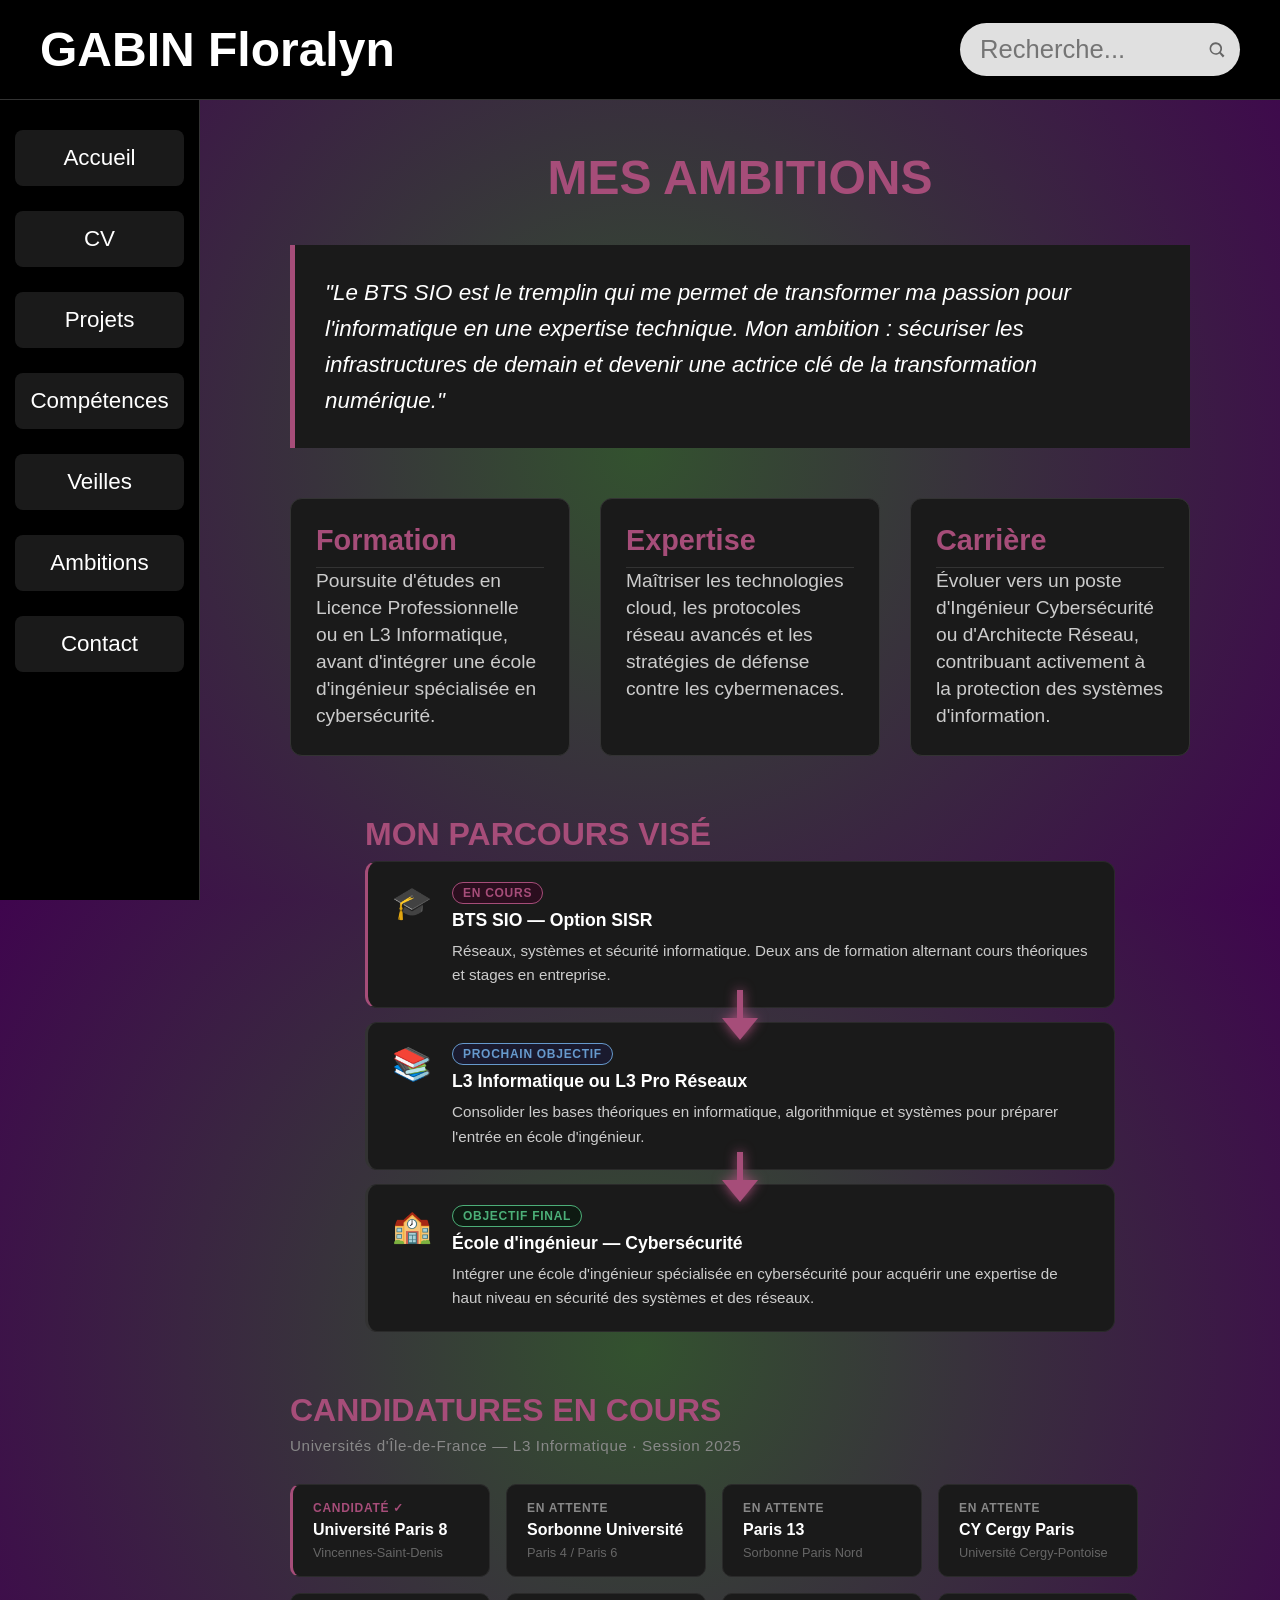
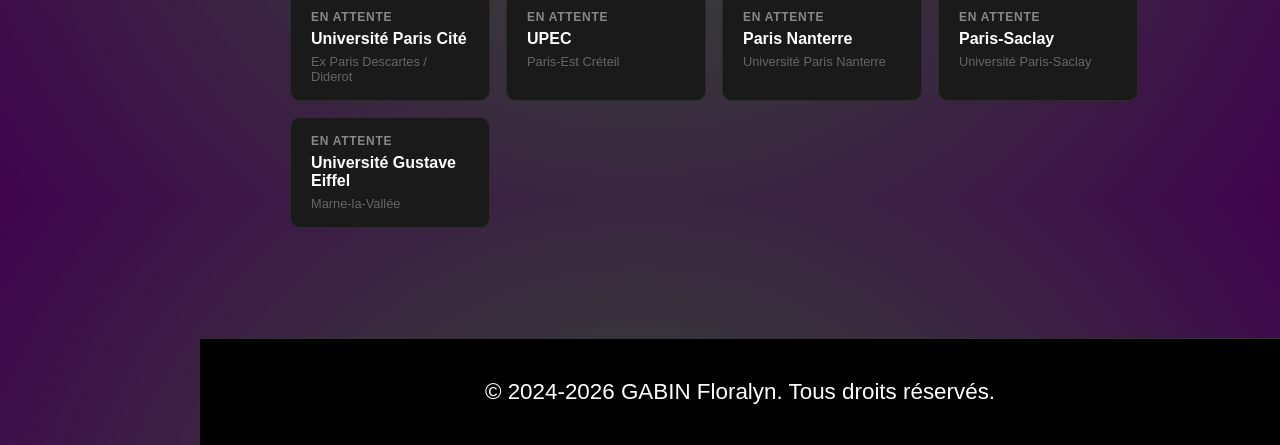
==== ambitions.html @ fef40916 "Upload portfolio" ====
<!DOCTYPE html>
<html lang="fr">
<head>
    <title>Ambitions - GABIN Floralyn</title>
    <meta charset="UTF-8">
    <link rel="stylesheet" href="style-commun.css">
    <link rel="stylesheet" href="ambitionscss.css">
</head>
<body>

    <header>
        <div class="header-content">
            <h1><a class="aucun-style" href="index.html">GABIN Floralyn</a></h1>
            <form class="rechercheforme">
                <input type="text" placeholder="Recherche..." aria-label="Recherche">
                <button type="submit" class="btn-recherche">
                    <svg class="recherche-icone" viewBox="0 0 24 24">
                        <path d="M21 19l-4.35-4.35a7.5 7.5 0 1 0-1.65 1.65L19 21l2-2zM10.5 16a5.5 5.5 0 1 1 0-11 5.5 5.5 0 0 1 0 11z" />
                    </svg>
                </button>
            </form>
        </div>
    </header>

    <nav class="menu2">
        <ul>
            <li><a href="index.html">Accueil</a></li>
            <li><a href="cv.html">CV</a></li>
            <li class="deroulant">
                <a href="#">Projets</a>
                <ul class="sous-menu">
                    <li><a href="stage.html">Stages</a></li>
                    <li><a href="atelier.html">Atelier Pro</a></li>
                    <li><a href="tp.html">TP</a></li>
                </ul>
            </li>
            <li><a href="competences.html">Compétences</a></li>
            <li class="deroulant">
                <a href="#">Veilles</a>
                <ul class="sous-menu">
                    <li><a href="technologique.html">Technologique</a></li>
                    <li><a href="juridique.html">Juridique</a></li>
                </ul>
            </li>
            <li><a href="ambitions.html">Ambitions</a></li>
            <li><a href="contact.html">Contact</a></li>
        </ul>
    </nav>

    <main class="zone-ambitions">
        <h2 class="titre-page">Mes Ambitions</h2>

        <!-- CITATION -->
        <div class="bloc-citation">
            <p>
                "Le BTS SIO est le tremplin qui me permet de transformer ma passion pour l'informatique en une expertise technique.
                Mon ambition : sécuriser les infrastructures de demain et devenir une actrice clé de la transformation numérique."
            </p>
        </div>

        <!-- CARTES EXISTANTES -->
        <div class="grille-ambitions">
            <div class="carte-ambition">
                <h3>Formation</h3>
                <p>Poursuite d'études en Licence Professionnelle ou en L3 Informatique, avant d'intégrer une école d'ingénieur spécialisée en cybersécurité.</p>
            </div>
            <div class="carte-ambition">
                <h3>Expertise</h3>
                <p>Maîtriser les technologies cloud, les protocoles réseau avancés et les stratégies de défense contre les cybermenaces.</p>
            </div>
            <div class="carte-ambition">
                <h3>Carrière</h3>
                <p>Évoluer vers un poste d'Ingénieur Cybersécurité ou d'Architecte Réseau, contribuant activement à la protection des systèmes d'information.</p>
            </div>
        </div>

        <!-- PARCOURS VISÉ -->
        <div class="bloc-parcours">
            <h3 class="titre-section">Mon parcours visé</h3>
            <div class="parcours-etapes">

                <div class="etape etape-actuelle">
                    <div class="etape-icone">🎓</div>
                    <div class="etape-contenu">
                        <span class="etape-badge actuel">En cours</span>
                        <h4>BTS SIO — Option SISR</h4>
                        <p>Réseaux, systèmes et sécurité informatique. Deux ans de formation alternant cours théoriques et stages en entreprise.</p>
                    </div>
                </div>

                <div class="etape-fleche">
                    <svg viewBox="0 0 40 50" xmlns="http://www.w3.org/2000/svg">
                        <line x1="20" y1="0" x2="20" y2="36" stroke="#a64d79" stroke-width="6" stroke-linecap="round"/>
                        <polygon points="2,28 20,50 38,28" fill="#a64d79"/>
                    </svg>
                </div>

                <div class="etape">
                    <div class="etape-icone">📚</div>
                    <div class="etape-contenu">
                        <span class="etape-badge prochain">Prochain objectif</span>
                        <h4>L3 Informatique ou L3 Pro Réseaux</h4>
                        <p>Consolider les bases théoriques en informatique, algorithmique et systèmes pour préparer l'entrée en école d'ingénieur.</p>
                    </div>
                </div>

                <div class="etape-fleche">
                    <svg viewBox="0 0 40 50" xmlns="http://www.w3.org/2000/svg">
                        <line x1="20" y1="0" x2="20" y2="36" stroke="#a64d79" stroke-width="6" stroke-linecap="round"/>
                        <polygon points="2,28 20,50 38,28" fill="#a64d79"/>
                    </svg>
                </div>

                <div class="etape">
                    <div class="etape-icone">🏫</div>
                    <div class="etape-contenu">
                        <span class="etape-badge futur">Objectif final</span>
                        <h4>École d'ingénieur — Cybersécurité</h4>
                        <p>Intégrer une école d'ingénieur spécialisée en cybersécurité pour acquérir une expertise de haut niveau en sécurité des systèmes et des réseaux.</p>
                    </div>
                </div>

            </div>
        </div>

        <!-- CANDIDATURES EN COURS -->
        <div class="bloc-candidatures">
            <h3 class="titre-section">Candidatures en cours</h3>
            <p class="sous-titre-section">Universités d'Île-de-France — L3 Informatique · Session 2025</p>
            <div class="grille-candidatures">

                <a href="https://ecandidat.univ-paris8.fr/candidatureP8/#!accueilView" target="_blank" rel="noopener" class="carte-candidature prioritaire">
                    <div class="candidature-statut en-cours">Candidaté ✓</div>
                    <div class="candidature-nom">Université Paris 8</div>
                    <div class="candidature-detail">Vincennes-Saint-Denis</div>
                </a>

                <a href="https://candidatures-2025.sorbonne-universite.fr/" target="_blank" rel="noopener" class="carte-candidature">
                    <div class="candidature-statut attente">En attente</div>
                    <div class="candidature-nom">Sorbonne Université</div>
                    <div class="candidature-detail">Paris 4 / Paris 6</div>
                </a>

                <a href="https://ecandidat.univ-paris13.fr/ecandidat/#!accueilView" target="_blank" rel="noopener" class="carte-candidature">
                    <div class="candidature-statut attente">En attente</div>
                    <div class="candidature-nom">Paris 13</div>
                    <div class="candidature-detail">Sorbonne Paris Nord</div>
                </a>

                <a href="https://ecandidat.cyu.fr/#!accueilView" target="_blank" rel="noopener" class="carte-candidature">
                    <div class="candidature-statut attente">En attente</div>
                    <div class="candidature-nom">CY Cergy Paris</div>
                    <div class="candidature-detail">Université Cergy-Pontoise</div>
                </a>

                <a href="https://ecandidat.app.u-pariscite.fr/sciences1/#!erreurView" target="_blank" rel="noopener" class="carte-candidature">
                    <div class="candidature-statut attente">En attente</div>
                    <div class="candidature-nom">Université Paris Cité</div>
                    <div class="candidature-detail">Ex Paris Descartes / Diderot</div>
                </a>

                <a href="https://candidatures.u-pec.fr/ecandidat/#!accueilView" target="_blank" rel="noopener" class="carte-candidature">
                    <div class="candidature-statut attente">En attente</div>
                    <div class="candidature-nom">UPEC</div>
                    <div class="candidature-detail">Paris-Est Créteil</div>
                </a>

                <a href="https://ecandidat.parisnanterre.fr/#!accueilView" target="_blank" rel="noopener" class="carte-candidature">
                    <div class="candidature-statut attente">En attente</div>
                    <div class="candidature-nom">Paris Nanterre</div>
                    <div class="candidature-detail">Université Paris Nanterre</div>
                </a>

                <a href="https://ecandidat.universite-paris-saclay.fr/ecandidat/#!erreurView" target="_blank" rel="noopener" class="carte-candidature">
                    <div class="candidature-statut attente">En attente</div>
                    <div class="candidature-nom">Paris-Saclay</div>
                    <div class="candidature-detail">Université Paris-Saclay</div>
                </a>

                <a href="https://candidatures.univ-eiffel.fr/ecandidat/#!accueilView" target="_blank" rel="noopener" class="carte-candidature">
                    <div class="candidature-statut attente">En attente</div>
                    <div class="candidature-nom">Université Gustave Eiffel</div>
                    <div class="candidature-detail">Marne-la-Vallée</div>
                </a>

            </div>
        </div>

    </main>

    <footer class="footer-ambitions">
        <p>&copy; 2024-2026 GABIN Floralyn. Tous droits réservés.</p>
    </footer>

</body>
</html>
---- style-commun.css ----
/* --- 1. BASES --- */
* { margin: 0; padding: 0; box-sizing: border-box; }
html, body {
    height: 100%; /* Indispensable pour que le calcul fonctionne */
    margin: 0;
}

body { 
    background: radial-gradient(circle, #33522f 0%, #3f054e 100%);
    color: white; 
    font-family: "Montserrat", sans-serif; 
    font-size: 62.5%; 
    display: flex;
    flex-direction: column; /* Organise le contenu verticalement */
}

/* --- LE MAIN (CONTENU PRINCIPAL) --- */
/* On lui dit de prendre tout l'espace disponible, poussant le footer en bas */
main, .smooth, .contenu-page {
    flex: 1 0 auto; 
}

/* --- 2. HEADER --- */
header {
    background-color: #000;
    height: 100px;
    width: 100%;
    position: fixed;
    top: 0;
    left: 0;
    display: flex;
    align-items: center;
    padding: 0 40px;
    border-bottom: 1px solid #333;
    z-index: 2000;
}

.header-content {
    display: flex;
    justify-content: space-between;
    align-items: center;
    width: 100%;
}

/* Nom en haut à gauche sans style de lien bleu */
.aucun-style {
    color: white !important;
    text-decoration: none !important;
    font-size: 3rem;
    font-weight: bold;
}

/* --- 3. BARRE DE RECHERCHE (LOUPE ENFIN FIXÉE) --- */
.rechercheforme {
    position: relative; /* Indispensable pour l'aimantage de la loupe */
    width: 280px;
    display: flex;
}

.rechercheforme input {
    width: 100%;
    padding: 12px 45px 12px 20px;
    border-radius: 30px;
    border: none;
    background-color: #e0e0e0;
    font-size: 1.6rem;
    outline: none;
    color: #333;
}

/* Suppression totale du cadre du bouton (image_d41c77.png) */
.btn-recherche {
    position: absolute;
    right: 8px; /* Calé à droite de la barre grise */
    top: 50%;
    transform: translateY(-50%);
    background: transparent !important; /* Enlève le carré blanc */
    border: none !important; /* Enlève la bordure */
    box-shadow: none !important;
    cursor: pointer;
    display: flex;
    align-items: center;
    justify-content: center;
    padding: 5px;
}

.recherche-icone {
    width: 20px;
    height: 20px;
    fill: #666; /* Couleur grise à l'intérieur de l'input */
    pointer-events: none; /* Laisse le clic passer au bouton */
}

/* --- 4. NAVIGATION LATÉRALE --- */
.menu2 {
    width: 200px;
    height: calc(100vh - 100px);
    position: fixed;
    left: 0;
    top: 100px;
    background-color: #000;
    border-right: 1px solid #333;
    padding-top: 30px;
    z-index: 1000;
}

.menu2 li { margin-bottom: 25px; list-style: none; padding: 0 15px; position: relative; }

.menu2 li a {
    display: block;
    background-color: #1a1a1a;
    color: white;
    text-align: center;
    padding: 15px 10px;
    font-size: 1.4rem;
    border-radius: 8px;
    text-decoration: none;
    transition: 0.3s;
}

.menu2 li a:hover { background-color: #a64d79; }

/* --- 5. SOUS-MENUS --- */
.sous-menu {
    display: none;
    position: absolute;
    left: 180px;
    top: 0;
    padding-left: 15px;
    min-width: 180px;
}

.deroulant:hover .sous-menu { display: block; }

.sous-lien {
    background-color: #1a1a1a !important;
    border: 1px solid #fff !important;
    border-radius: 30px !important;
    padding: 10px 20px !important;
    color: white !important;
    display: block;
    margin-bottom: 10px;
    font-size: 1.3rem;
    text-decoration: none;
    text-align: center;
}

/* --- 6. FOOTER --- */
footer {
    background-color: #000;
    padding: 40px;
    text-align: center;
    border-top: 1px solid #333;
    font-size: 1.4rem;
    margin-left: 200px;
    scroll-snap-align: end;
}
---- ambitionscss.css ----
/* --- BASE --- */
body {
    background-color: #000;
    margin: 0;
    display: flex;
    flex-direction: column;
    min-height: 100vh;
    color: white;
}

/* --- MISE EN PAGE --- */
.zone-ambitions {
    margin-left: 200px;
    margin-top: 100px;
    padding: 50px;
    flex: 1;
}

.titre-page {
    color: #a64d79;
    font-size: 3rem;
    margin-bottom: 40px;
    text-transform: uppercase;
    text-align: center;
}

/* --- BLOC ACCROCHE --- */
.bloc-citation {
    background-color: #1a1a1a;
    border-left: 5px solid #a64d79;
    padding: 30px;
    margin-bottom: 50px;
    max-width: 900px;
    font-style: italic;
    font-size: 1.4rem;
    line-height: 1.6;
    margin-left: auto;
    margin-right: auto;
}

/* --- GRILLE CARTES --- */
.grille-ambitions {
    display: flex;
    flex-wrap: wrap;
    gap: 30px;
    margin-bottom: 60px;
    max-width: 900px;
    margin-left: auto;
    margin-right: auto;
}

.carte-ambition {
    background-color: #1a1a1a;
    border: 1px solid #333;
    padding: 25px;
    border-radius: 12px;
    width: 280px;
    transition: transform 0.3s ease;
}

.carte-ambition:hover {
    transform: scale(1.05);
    border-color: #a64d79;
}

.carte-ambition h3 {
    color: #a64d79;
    margin-top: 0;
    font-size: 1.8rem;
    border-bottom: 1px solid #333;
    padding-bottom: 10px;
}

.carte-ambition p {
    font-size: 1.2rem;
    color: #ccc;
    line-height: 1.4;
}

/* --- TITRES DE SECTION --- */
.titre-section {
    color: #a64d79;
    font-size: 2rem;
    text-transform: uppercase;
    margin-bottom: 8px;
    margin-top: 0;
}

.sous-titre-section {
    color: #888;
    font-size: 0.95rem;
    margin-bottom: 30px;
    letter-spacing: 0.04em;
}

/* --- PARCOURS VISÉ --- */
.bloc-parcours {
    margin-bottom: 60px;
    max-width: 750px;
    margin-left: auto;
    margin-right: auto;
}

.parcours-etapes {
    display: flex;
    flex-direction: column;
    gap: 0;
}

.etape {
    display: flex;
    align-items: flex-start;
    gap: 20px;
    background-color: #1a1a1a;
    border: 1px solid #2a2a2a;
    border-left: 3px solid #333;
    border-radius: 12px;
    padding: 20px 24px;
    transition: border-color 0.2s ease;
    position: relative;
    z-index: 1;
}

.etape-actuelle {
    border-left: 3px solid #a64d79;
}

.etape:hover {
    border-left-color: #a64d79;
}

.etape-icone {
    font-size: 2rem;
    flex-shrink: 0;
    margin-top: 2px;
}

.etape-contenu h4 {
    color: #fff;
    font-size: 1.1rem;
    margin: 6px 0 8px 0;
}

.etape-contenu p {
    color: #ccc;
    font-size: 0.95rem;
    line-height: 1.6;
    margin: 0;
}

.etape-badge {
    display: inline-block;
    font-size: 0.75rem;
    font-weight: 700;
    letter-spacing: 0.06em;
    text-transform: uppercase;
    padding: 3px 10px;
    border-radius: 20px;
}

.etape-badge.actuel {
    background-color: #2a0e1e;
    color: #a64d79;
    border: 1px solid #a64d79;
}

.etape-badge.prochain {
    background-color: #1a1a2e;
    color: #6699cc;
    border: 1px solid #6699cc;
}

.etape-badge.futur {
    background-color: #0e1a12;
    color: #4caf78;
    border: 1px solid #4caf78;
}

.etape-fleche {
    display: flex;
    justify-content: center;
    margin: -18px auto;
    width: 50px;
    position: relative;
    z-index: 2;
}

.etape-fleche svg {
    width: 50px;
    height: 50px;
    filter: drop-shadow(0 0 6px #a64d79);
}

/* --- CANDIDATURES --- */
.bloc-candidatures {
    margin-bottom: 60px;
    max-width: 900px;
    margin-left: auto;
    margin-right: auto;
}

.grille-candidatures {
    display: flex;
    flex-wrap: wrap;
    gap: 16px;
}

.carte-candidature {
    background-color: #1a1a1a;
    border: 1px solid #2a2a2a;
    border-radius: 10px;
    padding: 16px 20px;
    width: 200px;
    text-decoration: none;
    color: white;
    transition: transform 0.2s ease, border-color 0.2s ease, box-shadow 0.2s ease;
    display: flex;
    flex-direction: column;
    gap: 6px;
}

.carte-candidature:hover {
    transform: translateY(-4px);
    border-color: #a64d79;
    box-shadow: 0 6px 20px rgba(166, 77, 121, 0.2);
}

.carte-candidature.prioritaire {
    border-left: 3px solid #a64d79;
}

.candidature-statut {
    font-size: 0.75rem;
    font-weight: 700;
    letter-spacing: 0.06em;
    text-transform: uppercase;
}

.candidature-statut.en-cours {
    color: #a64d79;
}

.candidature-statut.attente {
    color: #888;
}

.candidature-nom {
    font-size: 1rem;
    font-weight: 700;
    color: #fff;
}

.candidature-detail {
    font-size: 0.8rem;
    color: #666;
}
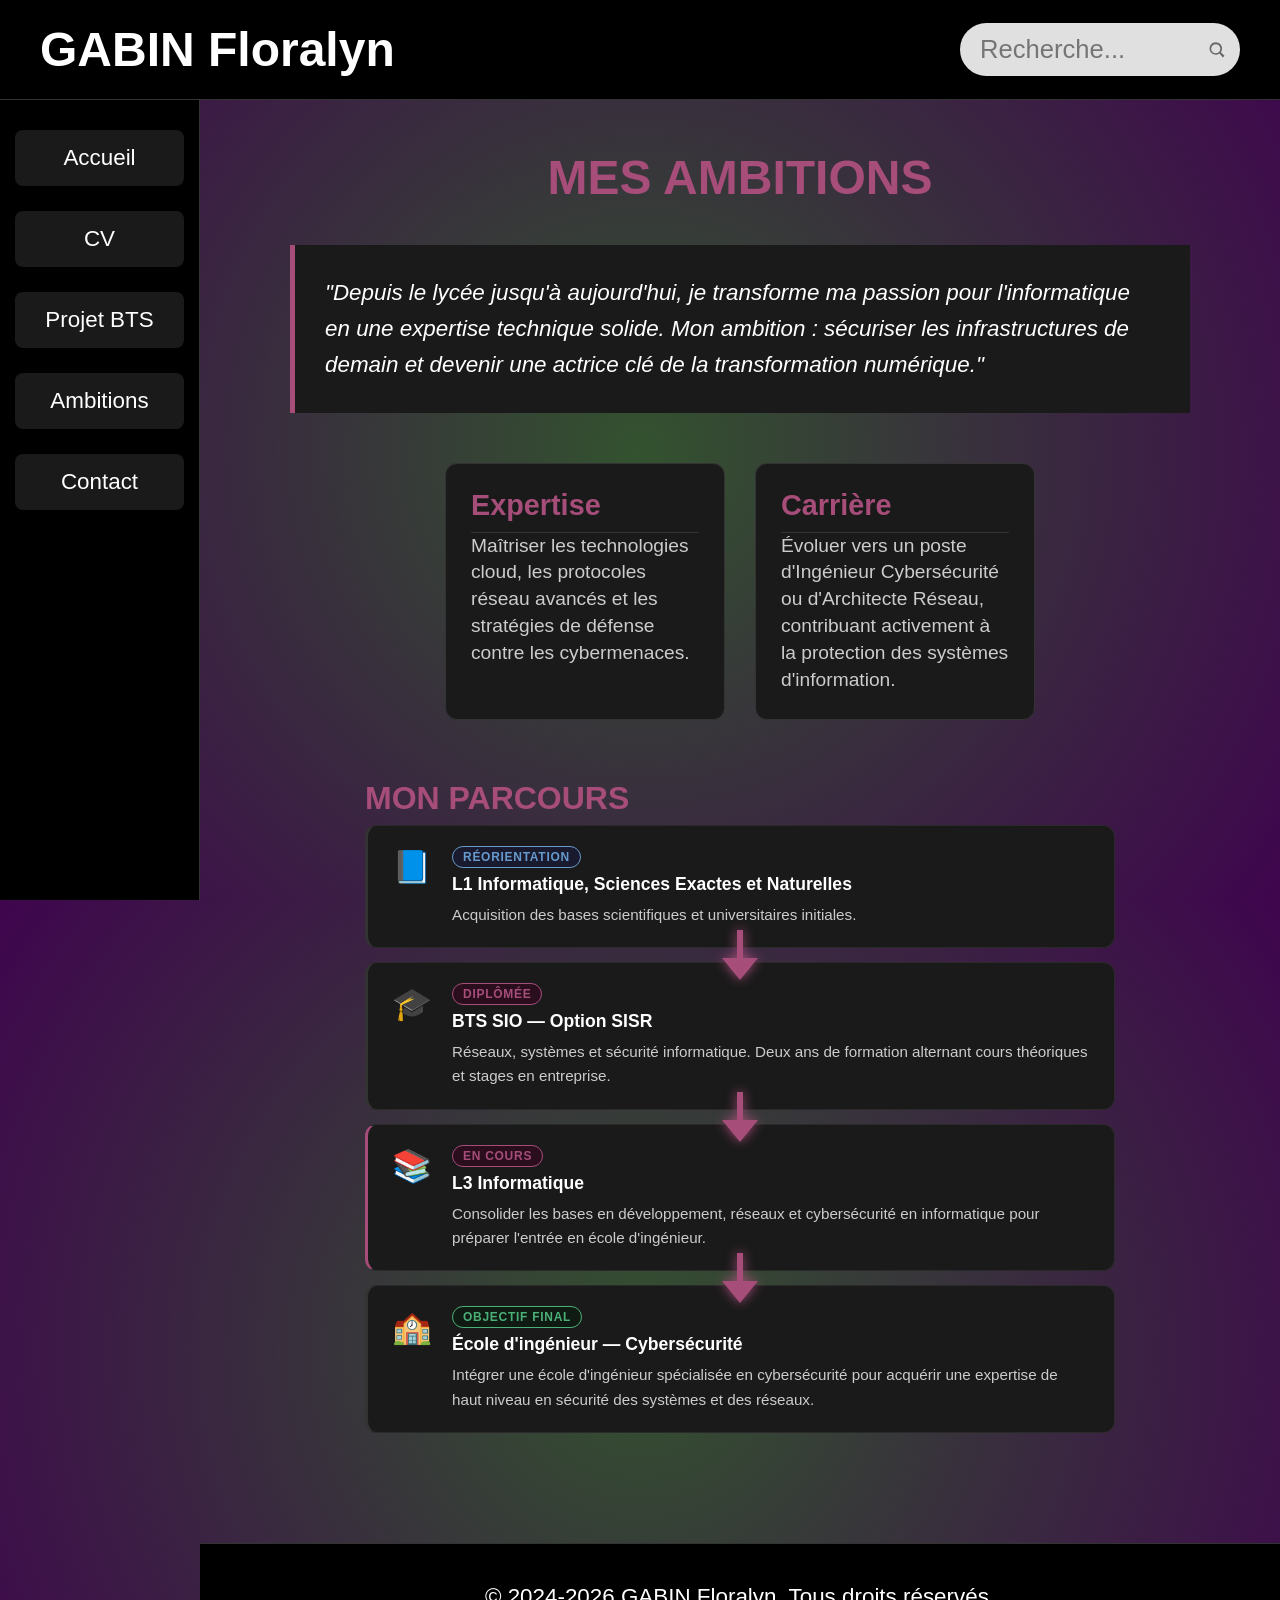
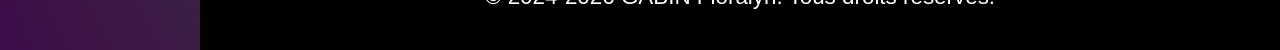
==== commit 2bd75f72: "Mise à jour portfolio" ====
--- a/ambitions.html
+++ b/ambitions.html
@@ -8,62 +8,45 @@
 </head>
 <body>
 
-    <header>
-        <div class="header-content">
-            <h1><a class="aucun-style" href="index.html">GABIN Floralyn</a></h1>
-            <form class="rechercheforme">
-                <input type="text" placeholder="Recherche..." aria-label="Recherche">
-                <button type="submit" class="btn-recherche">
-                    <svg class="recherche-icone" viewBox="0 0 24 24">
-                        <path d="M21 19l-4.35-4.35a7.5 7.5 0 1 0-1.65 1.65L19 21l2-2zM10.5 16a5.5 5.5 0 1 1 0-11 5.5 5.5 0 0 1 0 11z" />
-                    </svg>
-                </button>
-            </form>
-        </div>
-    </header>
+   <header>
+    <div class="header-content">
+        <h1><a class="aucun-style" href="index.html">GABIN Floralyn</a></h1>
+        <form class="rechercheforme" id="searchForm">
+            <input type="text" id="searchInput" placeholder="Recherche..." aria-label="Recherche">
+            <button type="submit" class="btn-recherche">
+                <svg class="recherche-icone" viewBox="0 0 24 24">
+                    <path d="M21 19l-4.35-4.35a7.5 7.5 0 1 0-1.65 1.65L19 21l2-2zM10.5 16a5.5 5.5 0 1 1 0-11 5.5 5.5 0 0 1 0 11z" />
+                </svg>
+            </button>
+        </form>
+    </div>
+</header>
 
     <nav class="menu2">
         <ul>
             <li><a href="index.html">Accueil</a></li>
             <li><a href="cv.html">CV</a></li>
-            <li class="deroulant">
-                <a href="#">Projets</a>
-                <ul class="sous-menu">
-                    <li><a href="stage.html">Stages</a></li>
-                    <li><a href="atelier.html">Atelier Pro</a></li>
-                    <li><a href="tp.html">TP</a></li>
-                </ul>
-            </li>
-            <li><a href="competences.html">Compétences</a></li>
-            <li class="deroulant">
-                <a href="#">Veilles</a>
-                <ul class="sous-menu">
-                    <li><a href="technologique.html">Technologique</a></li>
-                    <li><a href="juridique.html">Juridique</a></li>
-                </ul>
-            </li>
+
+           <li><a href="projet.html">Projet BTS</a></li>
+
             <li><a href="ambitions.html">Ambitions</a></li>
             <li><a href="contact.html">Contact</a></li>
         </ul>
     </nav>
 
-    <main class="zone-ambitions">
+   <main class="zone-ambitions">
         <h2 class="titre-page">Mes Ambitions</h2>
 
         <!-- CITATION -->
         <div class="bloc-citation">
             <p>
-                "Le BTS SIO est le tremplin qui me permet de transformer ma passion pour l'informatique en une expertise technique.
+                "Depuis le lycée jusqu'à aujourd'hui, je transforme ma passion pour l'informatique en une expertise technique solide.
                 Mon ambition : sécuriser les infrastructures de demain et devenir une actrice clé de la transformation numérique."
             </p>
         </div>
 
         <!-- CARTES EXISTANTES -->
         <div class="grille-ambitions">
-            <div class="carte-ambition">
-                <h3>Formation</h3>
-                <p>Poursuite d'études en Licence Professionnelle ou en L3 Informatique, avant d'intégrer une école d'ingénieur spécialisée en cybersécurité.</p>
-            </div>
             <div class="carte-ambition">
                 <h3>Expertise</h3>
                 <p>Maîtriser les technologies cloud, les protocoles réseau avancés et les stratégies de défense contre les cybermenaces.</p>
@@ -76,13 +59,30 @@
 
         <!-- PARCOURS VISÉ -->
         <div class="bloc-parcours">
-            <h3 class="titre-section">Mon parcours visé</h3>
+            <h3 class="titre-section">Mon parcours</h3>
             <div class="parcours-etapes">
 
-                <div class="etape etape-actuelle">
+                <!-- Étape 1 : L1 -->
+                <div class="etape">
+                    <div class="etape-icone">📘</div>
+                    <div class="etape-contenu">
+                        <span class="etape-badge prochain">Réorientation</span>
+                        <h4>L1 Informatique, Sciences Exactes et Naturelles</h4>
+                        <p>Acquisition des bases scientifiques et universitaires initiales.</p>
+                    </div>
+                </div>
+
+                <div class="etape-fleche">
+                    <svg viewBox="0 0 40 50" xmlns="http://www.w3.org/2000/svg">
+                        <line x1="20" y1="0" x2="20" y2="36" stroke="#a64d79" stroke-width="6" stroke-linecap="round"/>
+                        <polygon points="2,28 20,50 38,28" fill="#a64d79"/>
+                    </svg>
+                </div>
+
+                <div class="etape">
                     <div class="etape-icone">🎓</div>
                     <div class="etape-contenu">
-                        <span class="etape-badge actuel">En cours</span>
+                        <span class="etape-badge actuel">Diplômée</span>
                         <h4>BTS SIO — Option SISR</h4>
                         <p>Réseaux, systèmes et sécurité informatique. Deux ans de formation alternant cours théoriques et stages en entreprise.</p>
                     </div>
@@ -95,12 +95,12 @@
                     </svg>
                 </div>
 
-                <div class="etape">
+                <div class="etape etape-actuelle">
                     <div class="etape-icone">📚</div>
                     <div class="etape-contenu">
-                        <span class="etape-badge prochain">Prochain objectif</span>
-                        <h4>L3 Informatique ou L3 Pro Réseaux</h4>
-                        <p>Consolider les bases théoriques en informatique, algorithmique et systèmes pour préparer l'entrée en école d'ingénieur.</p>
+                        <span class="etape-badge actuel">En cours</span>
+                        <h4>L3 Informatique</h4>
+                        <p>Consolider les bases en développement, réseaux et cybersécurité en informatique pour préparer l'entrée en école d'ingénieur.</p>
                     </div>
                 </div>
 
@@ -122,75 +122,12 @@
 
             </div>
         </div>
-
-        <!-- CANDIDATURES EN COURS -->
-        <div class="bloc-candidatures">
-            <h3 class="titre-section">Candidatures en cours</h3>
-            <p class="sous-titre-section">Universités d'Île-de-France — L3 Informatique · Session 2025</p>
-            <div class="grille-candidatures">
-
-                <a href="https://ecandidat.univ-paris8.fr/candidatureP8/#!accueilView" target="_blank" rel="noopener" class="carte-candidature prioritaire">
-                    <div class="candidature-statut en-cours">Candidaté ✓</div>
-                    <div class="candidature-nom">Université Paris 8</div>
-                    <div class="candidature-detail">Vincennes-Saint-Denis</div>
-                </a>
-
-                <a href="https://candidatures-2025.sorbonne-universite.fr/" target="_blank" rel="noopener" class="carte-candidature">
-                    <div class="candidature-statut attente">En attente</div>
-                    <div class="candidature-nom">Sorbonne Université</div>
-                    <div class="candidature-detail">Paris 4 / Paris 6</div>
-                </a>
-
-                <a href="https://ecandidat.univ-paris13.fr/ecandidat/#!accueilView" target="_blank" rel="noopener" class="carte-candidature">
-                    <div class="candidature-statut attente">En attente</div>
-                    <div class="candidature-nom">Paris 13</div>
-                    <div class="candidature-detail">Sorbonne Paris Nord</div>
-                </a>
-
-                <a href="https://ecandidat.cyu.fr/#!accueilView" target="_blank" rel="noopener" class="carte-candidature">
-                    <div class="candidature-statut attente">En attente</div>
-                    <div class="candidature-nom">CY Cergy Paris</div>
-                    <div class="candidature-detail">Université Cergy-Pontoise</div>
-                </a>
-
-                <a href="https://ecandidat.app.u-pariscite.fr/sciences1/#!erreurView" target="_blank" rel="noopener" class="carte-candidature">
-                    <div class="candidature-statut attente">En attente</div>
-                    <div class="candidature-nom">Université Paris Cité</div>
-                    <div class="candidature-detail">Ex Paris Descartes / Diderot</div>
-                </a>
-
-                <a href="https://candidatures.u-pec.fr/ecandidat/#!accueilView" target="_blank" rel="noopener" class="carte-candidature">
-                    <div class="candidature-statut attente">En attente</div>
-                    <div class="candidature-nom">UPEC</div>
-                    <div class="candidature-detail">Paris-Est Créteil</div>
-                </a>
-
-                <a href="https://ecandidat.parisnanterre.fr/#!accueilView" target="_blank" rel="noopener" class="carte-candidature">
-                    <div class="candidature-statut attente">En attente</div>
-                    <div class="candidature-nom">Paris Nanterre</div>
-                    <div class="candidature-detail">Université Paris Nanterre</div>
-                </a>
-
-                <a href="https://ecandidat.universite-paris-saclay.fr/ecandidat/#!erreurView" target="_blank" rel="noopener" class="carte-candidature">
-                    <div class="candidature-statut attente">En attente</div>
-                    <div class="candidature-nom">Paris-Saclay</div>
-                    <div class="candidature-detail">Université Paris-Saclay</div>
-                </a>
-
-                <a href="https://candidatures.univ-eiffel.fr/ecandidat/#!accueilView" target="_blank" rel="noopener" class="carte-candidature">
-                    <div class="candidature-statut attente">En attente</div>
-                    <div class="candidature-nom">Université Gustave Eiffel</div>
-                    <div class="candidature-detail">Marne-la-Vallée</div>
-                </a>
-
-            </div>
-        </div>
-
-    </main>
+</main>
+  
 
     <footer class="footer-ambitions">
         <p>&copy; 2024-2026 GABIN Floralyn. Tous droits réservés.</p>
     </footer>
-
+<script src="recherche.js"></script>
 </body>
 </html>
--- a/ambitionscss.css
+++ b/ambitionscss.css
@@ -42,6 +42,7 @@
 .grille-ambitions {
     display: flex;
     flex-wrap: wrap;
+    justify-content: center;
     gap: 30px;
     margin-bottom: 60px;
     max-width: 900px;
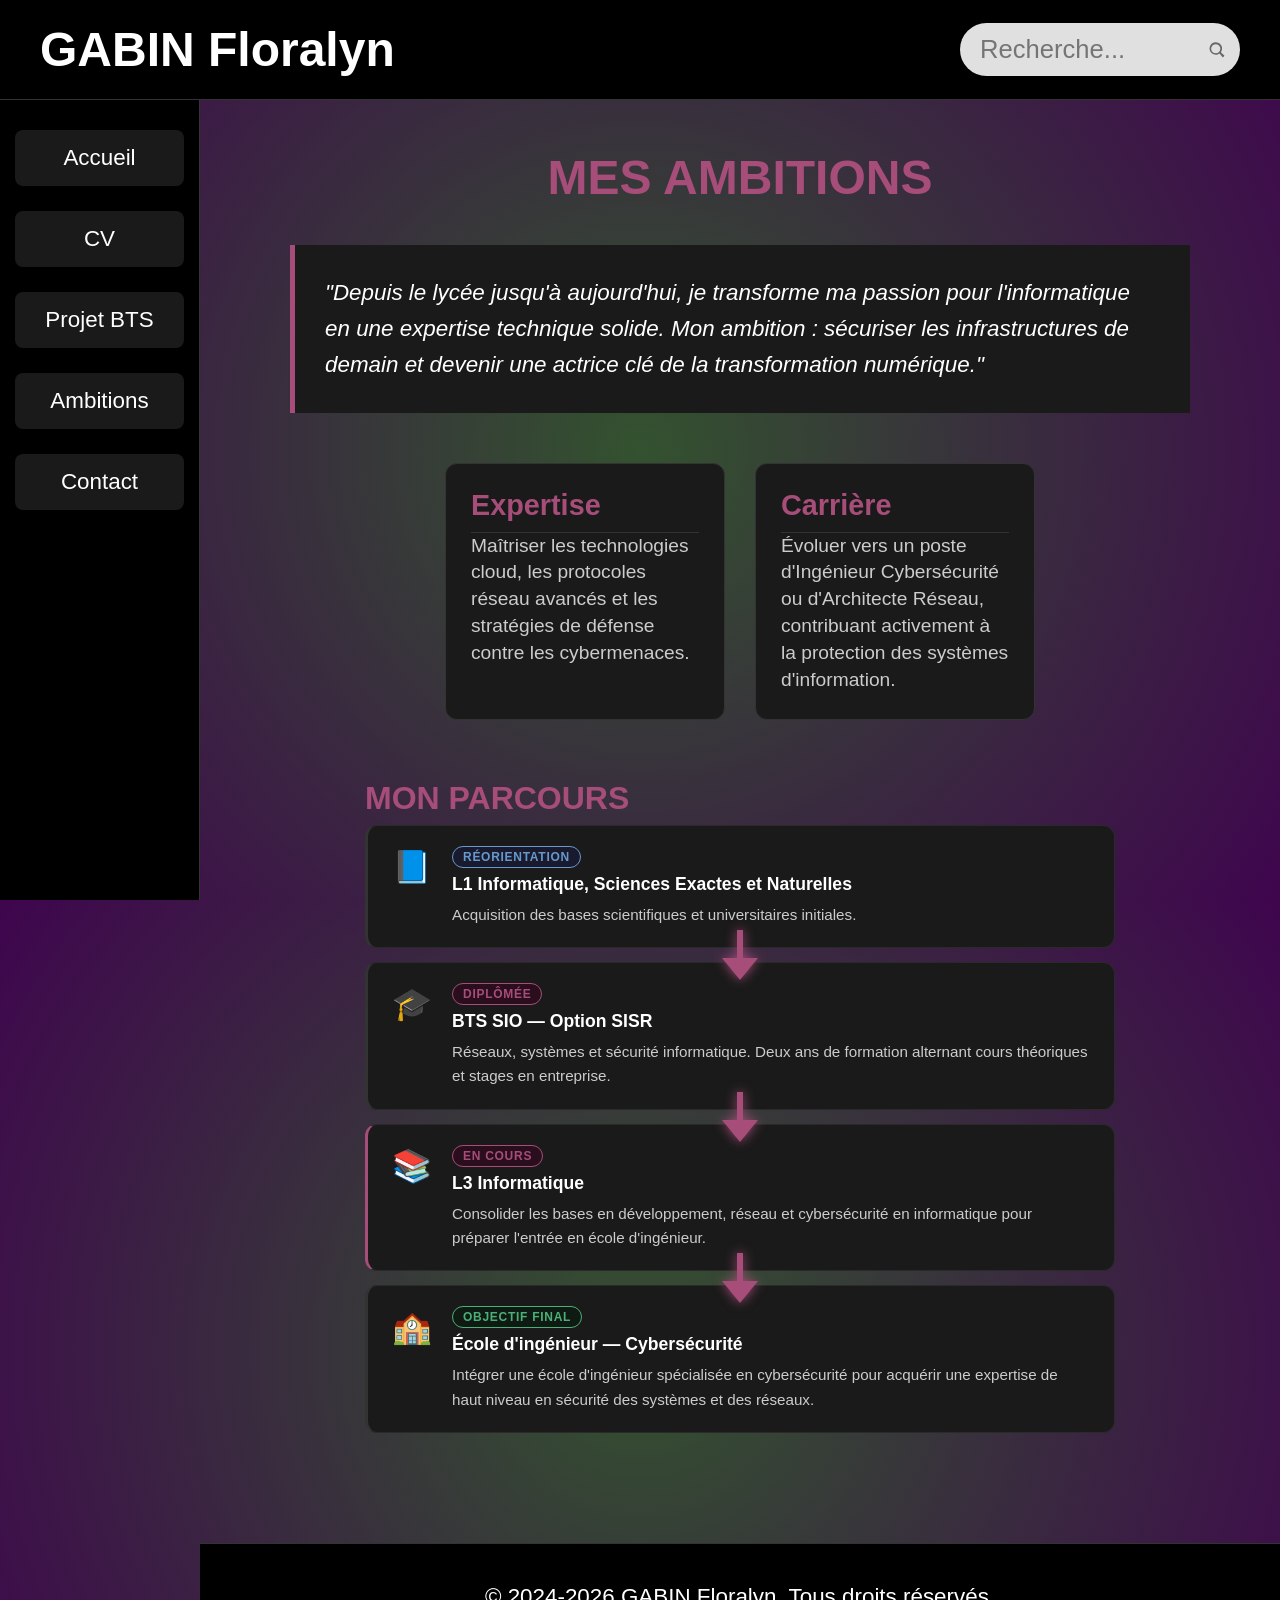
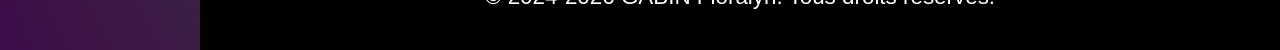
==== commit ef9eea5a: "Mise à jour portfolio.2" ====
--- a/ambitions.html
+++ b/ambitions.html
@@ -100,7 +100,7 @@
                     <div class="etape-contenu">
                         <span class="etape-badge actuel">En cours</span>
                         <h4>L3 Informatique</h4>
-                        <p>Consolider les bases en développement, réseaux et cybersécurité en informatique pour préparer l'entrée en école d'ingénieur.</p>
+                        <p>Consolider les bases en développement, réseau et cybersécurité en informatique pour préparer l'entrée en école d'ingénieur.</p>
                     </div>
                 </div>
 
